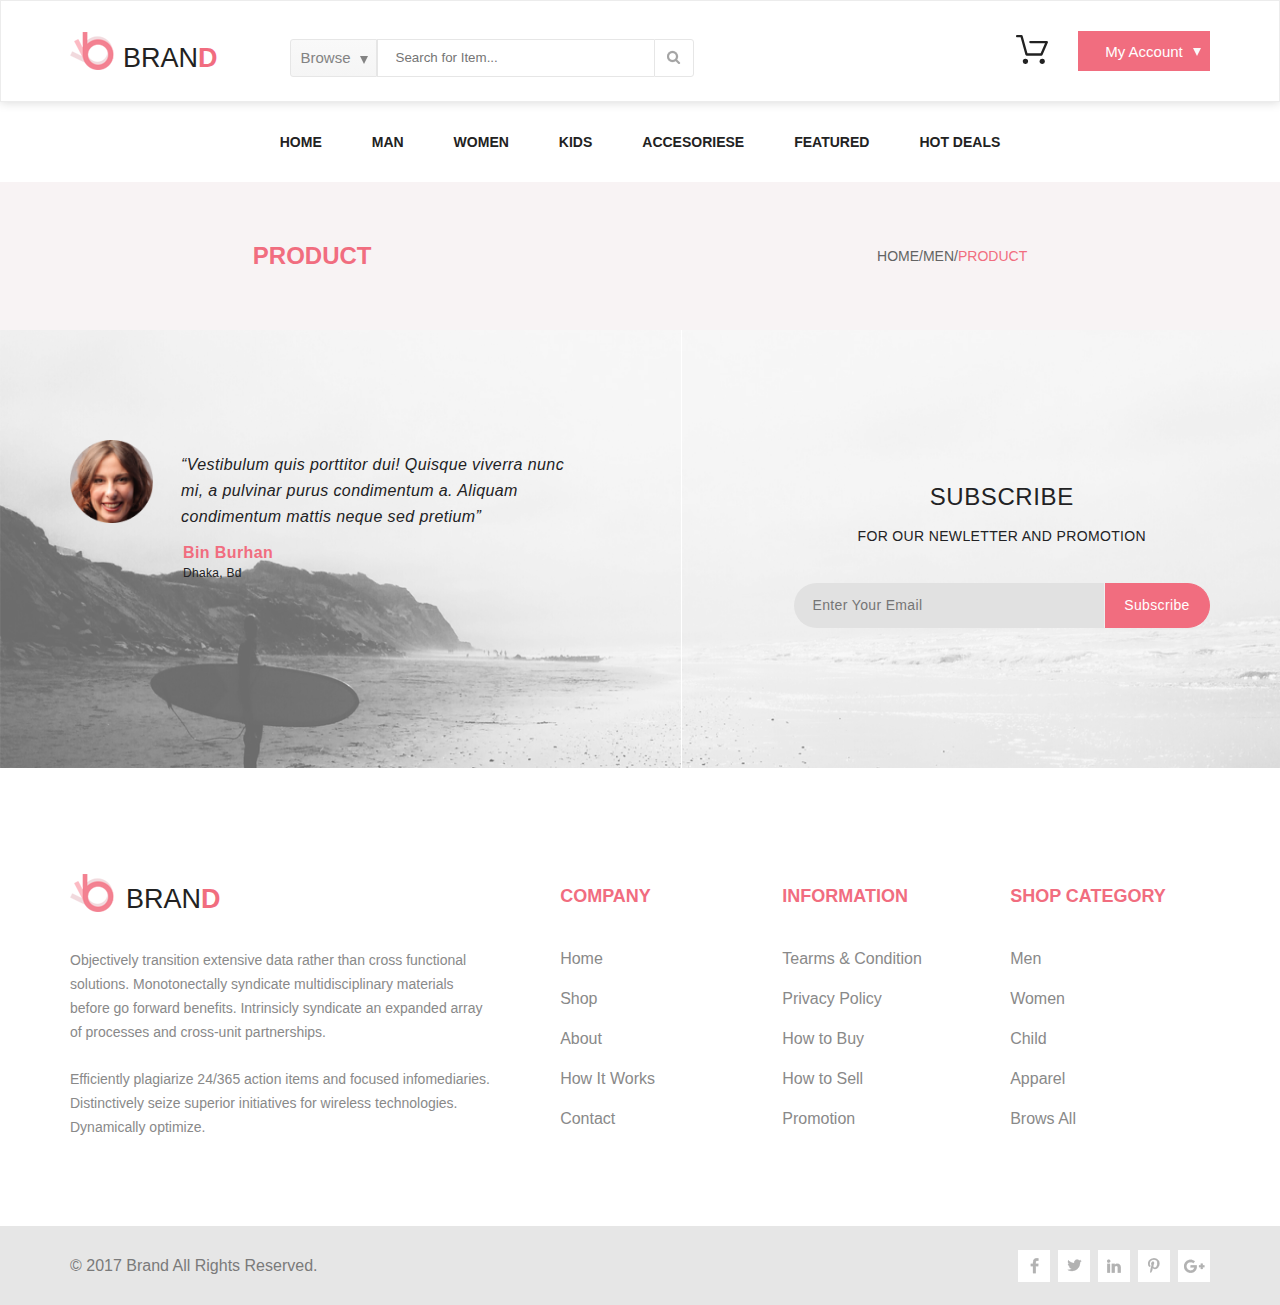
==== product.html @ c31dc962 "Add files via upload" ====
<!DOCTYPE html>
<html lang="en">
<head>
    <meta charset="UTF-8">
    <title>Product</title>
    <link rel="stylesheet" href="style.css">
    <link rel="stylesheet" href="//maxcdn.bootstrapcdn.com/font-awesome/4.3.0/css/font-awesome.min.css">
</head>
<body>
<header class="header">
    <div class="container header-flex">
        <div class="header-left">
            <a class="logo" href="index.html"><img src="images/logo.svg" alt="logo">
                <p class="bran">BRAN</p>
                <span class="d">D</span>
            </a>
            <nav class="header-form" action="#">
                <a class="browse-menu my-acc-1" href="#">Browse</a>
                <div class="menu-link-box-list menu-position">
                    <h3>women</h3>
                    <ul class="browse-list-1">
                        <li><a href="product.html" class="menu-list-link">Dresses</a></li>
                        <li><a href="product.html" class="menu-list-link">Tops</a></li>
                        <li><a href="product.html" class="menu-list-link">Sweaters/Knits</a></li>
                        <li><a href="product.html" class="menu-list-link">Jackets/Coats</a></li>
                        <li><a href="product.html" class="menu-list-link">Blazers</a></li>
                        <li><a href="product.html" class="menu-list-link">Denim</a></li>
                        <li><a href="product.html" class="menu-list-link">Leggings/Pants</a></li>
                        <li><a href="product.html" class="menu-list-link">Skirts/Shorts</a></li>
                        <li><a href="product.html" class="menu-list-link">Accessories</a></li>
                    </ul>
                    <h3 class="second_heading">men</h3>
                    <ul class="browse-list-1">
                        <li><a href="product.html" class="menu-list-link">Tees/Tank tops</a></li>
                        <li><a href="product.html" class="menu-list-link">Shirts/Polos</a></li>
                        <li><a href="product.html" class="menu-list-link">Sweaters</a></li>
                        <li><a href="product.html" class="menu-list-link">Sweatshirts/Hoodies</a></li>
                        <li><a href="product.html" class="menu-list-link">Blazers</a></li>
                        <li><a href="product.html" class="menu-list-link">Jackets/vests</a></li>
                    </ul>
                </div>
                <input class="form-search" type="search" placeholder="Search for Item..." aria-label="Search">
                <button type="submit">
                    <img class="search-logo" src="images/search.png" alt="icon">
                </button>
            </nav>
        </div>
        <div class="header-right">
            <div class="shoping-cart">
                <img src="images/Forma_1.svg" alt="card">
                <div class="shoping-cart-list">
                    <div class="cart-product">
                        <div class="product-image">
                            <img src="images/product-image-1.png" alt="image">
                        </div>
                        <div class="product-info">
                            <div class="product-name">rebox zane</div>
                            <div class="star-rating">
                                <div class="star-rating__wrap">
                                    <input class="star-rating__input" id="star-rating-5" type="radio" name="rating" value="5">
                                    <label class="star-rating__ico fa fa-star-o fa-lg" for="star-rating-5" title="5 out of 5 stars"></label>
                                    <input class="star-rating__input" id="star-rating-4" type="radio" name="rating" value="4">
                                    <label class="star-rating__ico fa fa-star-o fa-lg" for="star-rating-4" title="4 out of 5 stars"></label>
                                    <input class="star-rating__input" id="star-rating-3" type="radio" name="rating" value="3">
                                    <label class="star-rating__ico fa fa-star-o fa-lg" for="star-rating-3" title="3 out of 5 stars"></label>
                                    <input class="star-rating__input" id="star-rating-2" type="radio" name="rating" value="2">
                                    <label class="star-rating__ico fa fa-star-o fa-lg" for="star-rating-2" title="2 out of 5 stars"></label>
                                    <input class="star-rating__input" id="star-rating-1" type="radio" name="rating" value="1">
                                    <label class="star-rating__ico fa fa-star-o fa-lg" for="star-rating-1" title="1 out of 5 stars"></label>
                                </div>
                            </div>
                            <div class="product-prise">1 x $250</div>
                        </div>
                        <div class="close-button">
                            <a href="#">
                                <img src="images/close-button.png" alt="icon">
                            </a>
                        </div>
                    </div>
                    <div class="product-info-line"></div>
                    <div class="cart-product">
                        <div class="product-image">
                            <img src="images/product-image-2.png" alt="image">
                        </div>
                        <div class="product-info">
                            <div class="product-name">rebox zane</div>
                            <div class="star-rating">
                                <div class="star-rating__wrap">
                                    <input class="star-rating__input" id="star-rating-5" type="radio" name="rating" value="5">
                                    <label class="star-rating__ico fa fa-star-o fa-lg" for="star-rating-5" title="5 out of 5 stars"></label>
                                    <input class="star-rating__input" id="star-rating-4" type="radio" name="rating" value="4">
                                    <label class="star-rating__ico fa fa-star-o fa-lg" for="star-rating-4" title="4 out of 5 stars"></label>
                                    <input class="star-rating__input" id="star-rating-3" type="radio" name="rating" value="3">
                                    <label class="star-rating__ico fa fa-star-o fa-lg" for="star-rating-3" title="3 out of 5 stars"></label>
                                    <input class="star-rating__input" id="star-rating-2" type="radio" name="rating" value="2">
                                    <label class="star-rating__ico fa fa-star-o fa-lg" for="star-rating-2" title="2 out of 5 stars"></label>
                                    <input class="star-rating__input" id="star-rating-1" type="radio" name="rating" value="1">
                                    <label class="star-rating__ico fa fa-star-o fa-lg" for="star-rating-1" title="1 out of 5 stars"></label>
                                </div>
                            </div>
                            <div class="product-prise">1 x $250</div>
                        </div>
                        <div class="close-button">
                            <a href="#">
                                <img src="images/close-button.png" alt="icon">
                            </a>
                        </div>
                    </div>
                    <div class="product-info-line"></div>
                    <div class="total">
                        <div class="total-text">total</div>
                        <div class="total-sum">$500.00</div>
                    </div>
                    <button class="add-to-cart-1">
                        <a class="add-button" href="#">
                            <p class="submitButton">checkout</p>
                        </a>
                    </button>
                    <button class="add-to-cart-1 grey">
                        <a class="add-button" href="shopping-cart.html">
                            <p class="submitButton grey-1">go to cart</p>
                        </a>
                    </button>
                </div>

            </div>
            <a class="button-site my-acc" href="сheckout.html">My Account</a>
        </div>
    </div>
</header>
<nav class="navigation">
    <div class="container">
        <ul class="menu">
            <li><a class="menu-link" href="#">Home</a>
                <div class="menu-link-box">
                    <div class="menu-img-box">
                        <div class="menu-box-list-unit-img">
                            <a class="ssale-link" href="#">
                                <div class="menu-box-unittxt"></div>
                            </a>
                            <img src="images/ssale.jpg" alt="super sale pic">
                        </div>
                    </div>
                    <div class="menu-link-box-list">
                        <h3>woman</h3>
                        <ul>
                            <li><a href="product.html" class="menu-list-link">Dresses</a></li>
                            <li><a href="product.html" class="menu-list-link">Tops</a></li>
                            <li><a href="product.html" class="menu-list-link">Sweaters/Knits</a></li>
                            <li><a href="product.html" class="menu-list-link">Jackets/Coats</a></li>
                            <li><a href="product.html" class="menu-list-link">Blazers</a></li>
                            <li><a href="product.html" class="menu-list-link">Denim</a></li>
                            <li><a href="product.html" class="menu-list-link">Leggings/Pants</a></li>
                            <li><a href="product.html" class="menu-list-link">Skirts/Shorts</a></li>
                            <li><a href="product.html" class="menu-list-link">Accessories</a></li>
                        </ul>
                    </div>
                    <div class="menu-link-box-list">
                        <h3>man</h3>
                        <ul>
                            <li><a href="product.html" class="menu-list-link">Dresses</a></li>
                            <li><a href="product.html" class="menu-list-link">Tops</a></li>
                            <li><a href="product.html" class="menu-list-link">Sweaters/Knits</a></li>
                            <li><a href="product.html" class="menu-list-link">Jackets/Coats</a></li>

                        </ul>
                        <div class="menu-box-list-unit">
                            <h3>kids</h3>
                            <ul>
                                <li><a href="product.html" class="menu-list-link">Dresses</a></li>
                                <li><a href="product.html" class="menu-list-link">Tops</a></li>
                                <li><a href="product.html" class="menu-list-link">Sweaters/Knits</a></li>
                            </ul>
                        </div>
                    </div>
                    <div class="menu-link-box-list">
                        <h3>sale</h3>
                        <ul>
                            <li><a href="product.html" class="menu-list-link">Dresses</a></li>
                            <li><a href="product.html" class="menu-list-link">Tops</a></li>
                            <li><a href="product.html" class="menu-list-link">Sweaters/Knits</a></li>
                            <li><a href="product.html" class="menu-list-link">Jackets/Coats</a></li>
                        </ul>
                        <div class="pic-box"></div>


                    </div>
                </div></li>
            <li><a class="menu-link" href="#">Man</a>
                <div class="menu-link-box">
                    <div class="menu-img-box">
                        <div class="menu-box-list-unit-img">
                            <a class="ssale-link" href="#"><div class="menu-box-unittxt">
                            </div></a>
                            <img src="images/ssale.jpg" alt="super sale pic">

                        </div>
                    </div>
                    <div class="menu-link-box-list">
                        <h3>man</h3>
                        <ul>
                            <li><a href="product.html" class="menu-list-link">Dresses</a></li>
                            <li><a href="product.html" class="menu-list-link">Tops</a></li>
                            <li><a href="product.html" class="menu-list-link">Sweaters/Knits</a></li>
                            <li><a href="product.html" class="menu-list-link">Jackets/Coats</a></li>
                            <li><a href="product.html" class="menu-list-link">Blazers</a></li>
                            <li><a href="product.html" class="menu-list-link">Denim</a></li>
                            <li><a href="product.html" class="menu-list-link">Leggings/Pants</a></li>
                            <li><a href="product.html" class="menu-list-link">Skirts/Shorts</a></li>
                            <li><a href="product.html" class="menu-list-link">Accessories</a></li>
                        </ul>
                    </div>
                    <div class="menu-link-box-list">
                        <h3>sale</h3>
                        <ul>
                            <li><a href="product.html" class="menu-list-link">Dresses</a></li>
                            <li><a href="product.html" class="menu-list-link">Tops</a></li>
                            <li><a href="product.html" class="menu-list-link">Sweaters/Knits</a></li>
                            <li><a href="product.html" class="menu-list-link">Jackets/Coats</a></li>
                        </ul>
                        <div class="pic-box"></div>


                    </div>
                </div></li>
            <li><a class="menu-link" href="#">Women</a>
                <div class="menu-link-box">
                    <div class="menu-img-box">
                        <div class="menu-box-list-unit-img">
                            <a class="ssale-link" href="#"><div class="menu-box-unittxt">
                            </div></a>
                            <img src="images/ssale.jpg" alt="super sale pic">

                        </div>
                    </div>
                    <div class="menu-link-box-list">
                        <h3>woman</h3>
                        <ul>
                            <li><a href="product.html" class="menu-list-link">Dresses</a></li>
                            <li><a href="product.html" class="menu-list-link">Tops</a></li>
                            <li><a href="product.html" class="menu-list-link">Sweaters/Knits</a></li>
                            <li><a href="product.html" class="menu-list-link">Jackets/Coats</a></li>
                            <li><a href="product.html" class="menu-list-link">Blazers</a></li>
                            <li><a href="product.html" class="menu-list-link">Denim</a></li>
                            <li><a href="product.html" class="menu-list-link">Leggings/Pants</a></li>
                            <li><a href="product.html" class="menu-list-link">Skirts/Shorts</a></li>
                            <li><a href="product.html" class="menu-list-link">Accessories</a></li>
                        </ul>
                    </div>
                    <div class="menu-link-box-list">
                        <h3>sale</h3>
                        <ul>
                            <li><a href="product.html" class="menu-list-link">Dresses</a></li>
                            <li><a href="product.html" class="menu-list-link">Tops</a></li>
                            <li><a href="product.html" class="menu-list-link">Sweaters/Knits</a></li>
                            <li><a href="product.html" class="menu-list-link">Jackets/Coats</a></li>
                        </ul>
                        <div class="pic-box"></div>


                    </div>
                </div></li>
            <li><a class="menu-link" href="#">Kids</a>
                <div class="menu-link-box">
                    <div class="menu-img-box">
                        <div class="menu-box-list-unit-img">
                            <a class="ssale-link" href="#"><div class="menu-box-unittxt">
                            </div></a>
                            <img src="images/ssale.jpg" alt="super sale pic">

                        </div>
                    </div>
                    <div class="menu-link-box-list">
                        <h3>Kids</h3>
                        <ul>
                            <li><a href="product.html" class="menu-list-link">Dresses</a></li>
                            <li><a href="product.html" class="menu-list-link">Tops</a></li>
                            <li><a href="product.html" class="menu-list-link">Sweaters/Knits</a></li>
                            <li><a href="product.html" class="menu-list-link">Jackets/Coats</a></li>
                            <li><a href="product.html" class="menu-list-link">Blazers</a></li>
                        </ul>
                    </div>
                    <div class="menu-link-box-list">
                        <h3>boys</h3>
                        <ul>
                            <li><a href="product.html" class="menu-list-link">Dresses</a></li>
                            <li><a href="product.html" class="menu-list-link">Tops</a></li>

                        </ul>
                        <div class="menu-box-list-unit">
                            <h3>girls</h3>
                            <ul>
                                <li><a href="product.html" class="menu-list-link">Dresses</a></li>
                                <li><a href="product.html" class="menu-list-link">Tops</a></li>
                                <li><a href="product.html" class="menu-list-link">Sweaters/Knits</a></li>
                            </ul>
                        </div>
                    </div>
                    <div class="menu-link-box-list">
                        <h3>kids sale</h3>
                        <ul>
                            <li><a href="product.html" class="menu-list-link">Dresses</a></li>
                            <li><a href="product.html" class="menu-list-link">Tops</a></li>
                            <li><a href="product.html" class="menu-list-link">Sweaters/Knits</a></li>
                            <li><a href="product.html" class="menu-list-link">Jackets/Coats</a></li>
                        </ul>
                        <div class="pic-box"></div>
                    </div>
                </div></li>
            <li><a class="menu-link" href="#">Accesoriese</a>
                <div class="menu-link-box">
                    <div class="menu-img-box">
                        <div class="menu-box-list-unit-img">
                            <a class="ssale-link" href="#"><div class="menu-box-unittxt">
                            </div></a>
                            <img src="images/ssale.jpg" alt="super sale pic">

                        </div>
                    </div>
                    <div class="menu-link-box-list">
                        <h3>man Accesoriese</h3>
                        <ul>
                            <li><a href="product.html" class="menu-list-link">Dresses</a></li>
                            <li><a href="product.html" class="menu-list-link">Tops</a></li>
                        </ul>
                    </div>
                    <div class="menu-link-box-list">
                        <h3>woman Accesoriese</h3>
                        <ul>
                            <li><a href="product.html" class="menu-list-link">Dresses</a></li>

                        </ul>
                        <div class="menu-box-list-unit">
                            <h3>kids Accesoriese</h3>
                            <ul>
                                <li><a href="product.html" class="menu-list-link">Dresses</a></li>
                            </ul>
                        </div>
                    </div>
                    <div class="menu-link-box-list">
                        <h3>sale Accesoriese</h3>
                        <ul>
                            <li><a href="product.html" class="menu-list-link">Dresses</a></li>
                        </ul>
                        <div class="pic-box"></div>


                    </div>
                </div></li>
            <li class="last"><a class="menu-link" href="#">Featured</a>
                <div class="menu-link-box">
                    <div class="menu-img-box">
                        <div class="menu-box-list-unit-img">
                            <a class="ssale-link" href="#"><div class="menu-box-unittxt">
                            </div></a>
                            <img src="images/ssale.jpg" alt="super sale pic">

                        </div>
                    </div>
                    <div class="menu-link-box-list">
                        <h3>man</h3>
                        <ul>
                            <li><a href="product.html" class="menu-list-link">Dresses</a></li>
                            <li><a href="product.html" class="menu-list-link">Tops</a></li>
                            <li><a href="product.html" class="menu-list-link">Sweaters/Knits</a></li>
                            <li><a href="product.html" class="menu-list-link">Jackets/Coats</a></li>
                            <li><a href="product.html" class="menu-list-link">Blazers</a></li>
                            <li><a href="product.html" class="menu-list-link">Denim</a></li>
                            <li><a href="product.html" class="menu-list-link">Leggings/Pants</a></li>
                            <li><a href="product.html" class="menu-list-link">Skirts/Shorts</a></li>
                            <li><a href="product.html" class="menu-list-link">Accessories</a></li>
                        </ul>
                    </div>
                    <div class="menu-link-box-list">
                        <h3>man</h3>
                        <ul>
                            <li><a href="product.html" class="menu-list-link">Dresses</a></li>
                            <li><a href="product.html" class="menu-list-link">Tops</a></li>
                            <li><a href="product.html" class="menu-list-link">Sweaters/Knits</a></li>
                            <li><a href="product.html" class="menu-list-link">Jackets/Coats</a></li>

                        </ul>
                        <div class="menu-box-list-unit">
                            <h3>man</h3>
                            <ul>
                                <li><a href="product.html" class="menu-list-link">Dresses</a></li>
                                <li><a href="product.html" class="menu-list-link">Tops</a></li>
                                <li><a href="product.html" class="menu-list-link">Sweaters/Knits</a></li>
                            </ul>
                        </div>
                    </div>
                    <div class="menu-link-box-list">
                        <h3>man</h3>
                        <ul>
                            <li><a href="product.html" class="menu-list-link">Dresses</a></li>
                            <li><a href="product.html" class="menu-list-link">Tops</a></li>
                            <li><a href="product.html" class="menu-list-link">Sweaters/Knits</a></li>
                            <li><a href="product.html" class="menu-list-link">Jackets/Coats</a></li>
                        </ul>
                        <div class="pic-box"></div>


                    </div>
                </div></li>
            <li class="last"><a class="menu-link" href="#">Hot Deals </a>
                <div class="menu-link-box">
                    <div class="menu-img-box">
                        <div class="menu-box-list-unit-img">
                            <a class="ssale-link" href="#"><div class="menu-box-unittxt">
                            </div></a>
                            <img src="images/ssale.jpg" alt="super sale pic">

                        </div>
                    </div>
                    <div class="menu-link-box-list">
                        <h3>man sale</h3>
                        <ul>
                            <li><a href="product.html" class="menu-list-link">Dresses</a></li>
                            <li><a href="product.html" class="menu-list-link">Tops</a></li>
                            <li><a href="product.html" class="menu-list-link">Sweaters/Knits</a></li>
                            <li><a href="product.html" class="menu-list-link">Jackets/Coats</a></li>
                            <li><a href="product.html" class="menu-list-link">Blazers</a></li>
                            <li><a href="product.html" class="menu-list-link">Denim</a></li>
                            <li><a href="product.html" class="menu-list-link">Leggings/Pants</a></li>
                            <li><a href="product.html" class="menu-list-link">Skirts/Shorts</a></li>
                            <li><a href="product.html" class="menu-list-link">Accessories</a></li>
                        </ul>
                    </div>
                    <div class="menu-link-box-list">
                        <h3>woman sale</h3>
                        <ul>
                            <li><a href="product.html" class="menu-list-link">Dresses</a></li>
                            <li><a href="product.html" class="menu-list-link">Tops</a></li>
                            <li><a href="product.html" class="menu-list-link">Sweaters/Knits</a></li>
                            <li><a href="product.html" class="menu-list-link">Jackets/Coats</a></li>

                        </ul>
                        <div class="menu-box-list-unit">
                            <h3>kids sale</h3>
                            <ul>
                                <li><a href="product.html" class="menu-list-link">Dresses</a></li>
                                <li><a href="product.html" class="menu-list-link">Tops</a></li>
                                <li><a href="product.html" class="menu-list-link">Sweaters/Knits</a></li>
                            </ul>
                        </div>
                    </div>
                    <div class="menu-link-box-list">
                        <h3>Accesoriese sale</h3>
                        <ul>
                            <li><a href="product.html" class="menu-list-link">Dresses</a></li>
                            <li><a href="product.html" class="menu-list-link">Tops</a></li>
                            <li><a href="product.html" class="menu-list-link">Sweaters/Knits</a></li>
                            <li><a href="product.html" class="menu-list-link">Jackets/Coats</a></li>
                        </ul>
                        <div class="pic-box"></div>


                    </div>
                </div></li>
        </ul>
    </div>
</nav>
<section class="mainView">
    <div class="heading">
        <div class="section-name">Product</div>
        <nav class="breadcrumbs">
            <a href="index.html">
                <div class="category-name bread-crumbs">Home</div>
            </a>
            <div class="delimiter bread-crumbs"> / </div>
            <a href="product.html">
                <div class="category-name bread-crumbs">Men</div>
            </a>
            <div class="delimiter bread-crumbs"> / </div>
            <a href="#">
                <div class="active-category-name bread-crumbs-pink">Product</div>
            </a>
        </nav>
    </div>
</section>
<div class="comunity">
    <img src="images/footerbackground.jpg" alt="com background" style="opacity:0.6;filter:alpha(opacity=60)" width="100%">
    <div class="comunity-conteiner">
        <div class="com-left">
            <img src="images/facepic.png" alt="face">
            <div class="com-lefttxt">
                <p>“Vestibulum quis porttitor dui! Quisque viverra nunc mi,
                    a pulvinar purus condimentum a. Aliquam condimentum mattis neque sed pretium”</p>
            </div>
            <div class="com-lefttxts">
                <p><b>Bin Burhan</b>
                    <br>Dhaka, Bd</p>
            </div>
        </div>
        <div class="com-center"></div>
        <div class="com-right">
            <div class="com-righttxt">
                <p>Subscribe</p>
                <span>FOR OUR NEWLETTER AND PROMOTION</span>
            </div>
            <div class="com-rightform">
                <input class="form-email" type="email" placeholder="Enter Your Email" aria-label="email">
                <button type="submit">Subscribe</button>
            </div>
        </div>
    </div>
</div>
<div class="container-footerwrap">
    <div class="container-foote">
        <section class="footer-logotext">
            <div class="footer-logo">
                <a href="#"><img src="images/logo.svg" alt="logo"></a>
                <p>bran<span>d</span></p>
            </div>
            <div class="footer-objec">
                <p>Objectively transition extensive data rather than cross functional
                    solutions. Monotonectally syndicate multidisciplinary materials
                    before go forward benefits. Intrinsicly syndicate an expanded array
                    of processes and cross-unit partnerships.</p>
                <p class="footer-objec2">Efficiently plagiarize 24/365 action items and focused infomediaries.
                    Distinctively seize superior initiatives for wireless technologies.
                    Dynamically optimize.</p>
            </div>
        </section>
        <nav class="futer-naverap">
            <div class="footer-company">
                <h3>company</h3>
                <ul>
                    <li><a href="#">Home</a></li>
                    <li><a href="#">Shop</a></li>
                    <li><a href="#">About</a></li>
                    <li><a href="#">How It Works</a></li>
                    <li><a href="#">Contact</a></li>
                </ul>
            </div>
            <div class="footer-information">
                <h3>information</h3>
                <ul>
                    <li><a href="#">Tearms &amp; Condition</a></li>
                    <li><a href="#">Privacy Policy</a></li>
                    <li><a href="#">How to Buy</a></li>
                    <li><a href="#">How to Sell</a></li>
                    <li><a href="#">Promotion</a></li>
                </ul>
            </div>
            <div class="footer-shop">
                <h3>shop category</h3>
                <ul>
                    <li><a href="#">Men</a></li>
                    <li><a href="#">Women</a></li>
                    <li><a href="#">Child</a></li>
                    <li><a href="#">Apparel</a></li>
                    <li><a href="#">Brows All</a></li>
                </ul>
            </div>
        </nav>
    </div>
</div>
<footer class="footer">
    <div class="footer-copy">
        <div class="copy rightsSocialNetworks">
            <p>© 2017 Brand All Rights Reserved.</p>
            <div class="socialNetworks">
                <a href="http://facebook.com/" class="socialNetworks_cart"><img src="images/smm_1.png" alt="picture"></a>
                <a href="https://www.twitter.com/" class="socialNetworks_cart"><img src="images/smm_2.png" alt="picture"></a>
                <a href="http://www.linkedin.com/" class="socialNetworks_cart"><img src="images/smm_3.png" alt="picture"></a>
                <a href="https://www.pinterest.ru/" class="socialNetworks_cart"><img src="images/smm_4.png" alt="picture"></a>
                <a href="https://plus.google.com" class="socialNetworks_cart"><img src="images/smm_5.png" alt="picture"></a>
            </div>
        </div>
    </div>
</footer>
</body>
</html>
---- style.css ----
* {
    margin: 0;
    padding: 0;
}

body {
    font-family: 'Lato', sans-serif;
}

.container {
    width: 1140px;
    margin: 0 auto;
}

.header {
    height: 100px;
    box-shadow: 0 0 10px rgba(0, 0, 0, 0.17);
    border: 1px solid #ececec;
    background-color: #ffffff;
}

.header-flex {
    display: flex;
    justify-content: space-between;
    height: 100%;
}

.header-left {
    display: flex;
    align-items: center;
}

.header-right {
    display: flex;
    align-items: center;
}

.logo {
    display: flex;
    align-items: center;
}

.header-form {
    display: flex;
    position: relative;
}

.button-site {
    background-color: #f16d7f;
    border: 1px solid transparent;
    margin-left: 20px;
}

.button-site-1 {
    width: 87px;
    height: 38px;
    border-radius: 3px 0 0 3px;
    border: 1px solid #f16d7f;
    background-color: #f16d7f;
}

.button-site:hover {
    background-color: #fff;
    color: #f16d7f;
    border: 1px solid #f16d7f;
}



.my-acc {
    color: #ffffff;
    position: relative;
    text-align: center;
    width: 130px;
    height: 38px;
    font-size: 15px;
    font-weight: 400;
    text-decoration: none;
}

.my-acc-1 {
    color: #838383;
    position: relative;
    text-align: center;
    font-size: 15px;
    font-weight: 400;
    text-decoration: none;
}

.my-acc:before {
    content: "";
    display: block;
    position: absolute;
    top: 16px;
    right: 8px;
    width: 0;
    height: 0;
    border-style: solid;
    border-width: 8px 4px 0 4px;
    border-color: #fafafa transparent transparent transparent;
}

..my-acc-1:before {
    content: "";
    display: block;
    position: absolute;
    top: 16px;
    right: 8px;
    width: 0;
    height: 0;
    border-style: solid;
    border-width: 8px 4px 0 4px;
    border-color: #838383 transparent transparent transparent;
}

.browse-menu:hover .my-acc-1:before {
    border-color: #f16d7f transparent transparent transparent;
}

.button-site:hover .my-acc:before {
    border-color: #f16d7f transparent transparent transparent;
}
.menu {
    display: flex;
    list-style-type: none;
    justify-content: center;
}

.menu-link {
    text-decoration: none;
    display: block;
    padding: 20px 25px;
    color: #222222;
    font-size: 14px;
    font-weight: 700;
    text-transform: uppercase;
}

.banner {
    height: 613px;
    background-color: #e8e8e8;
}

.banner-block {
    height: 100%;
    background: url(images/big-banner.png) 0 -51px;
}

.the-brand {
    color: #222222;
    font-size: 60px;
    font-weight: 700;
    text-transform: uppercase;
    line-height: 45px;
    margin-bottom: 20px;
}

.text-fashion {
    color: #222222;
    font-size: 40px;
    font-weight: 700;
    text-transform: uppercase;
    line-height: 31px;

}

.banner-text {
    margin-top: 224px;
    border-left: 12px solid #f16d7f;
    float: left;
    padding-left: 12px;
}

.span-fashion {
    color: #f16d7f;
}

.item {
    position: relative;
    width: 263px;
    margin-bottom: 40px;
}

.item:hover .box-add {
    display: flex;
}

.item:hover {
    box-shadow: 0 5px 8px rgba(0, 0, 0, 0.16);
}

.product-img {
    width: 100%;
}

.item:hover .product-img {
    filter: brightness(50%);
}

.product {
    width: 263px;
    display: block;
    text-decoration: none;
}

.box-product {
    margin-top: 60px;
    display: flex;
    flex-wrap: wrap;
    justify-content: space-between;
}

.product-text-box {
    padding: 20px 15px;
}

.product-text {
    color: #6f6e6e;
    font-size: 14px;
    font-weight: 400;
    text-transform: uppercase;
}

.product-price {
    color: #f16d7f;
    font-size: 16px;
    font-weight: 700;
    text-transform: uppercase;
    margin-bottom: 0px;
}

.box-add {
    position: absolute;
    top: 98px;
    display: none;
    justify-content: center;
    width: 100%;
}

.add {
    border: 1px solid #ffffff;
    padding: 8px 12px;
    color: #ffffff;
    font-size: 13px;
    font-weight: 700;
    text-decoration: none;
    display: flex;
    align-items: center;
}

.button_pink {
    width: 537px;
    height: 55px;
    border: 1px solid #ef5b70;
    background-color: #ffffff;
}

.add:hover {
    border: 1px solid #f16d7f;
    color: #f16d7f;
}

.add-img {
    margin-right: 7px;
}

.add:hover .add-img {
    display: none;
}

.container-news {
    width: 1140px;
    margin: 0 auto;
}

.news-box {
    width: 100%;
    height: 823px;
    display: flex;
    justify-content: space-between;
    margin-top: 100px;
}

.cont-news-right, .cont-news-left {
    display: flex;
    flex-direction: column;
    width: 560px;
    justify-content: space-between;
}

.cont-news-right a, .cont-news-left a {
    display: block;
    position: relative;
    background-color: #dadad2;
}

.news-forman, .for-kids {
    width: 560px;
    height: 542px;
    transition: all .5s;
}

.woman, .accesories {
    width: 560px;
    height: 261px;
    transition: all .5s;
}

.accesories img {
    float: right;
}

.news-txt {
    position: absolute;
    padding: 16px 18px;
    top: 26px;
    z-index: 1;
    background-color: white;
    transition: background-color .5s;
}

.news-txt p {
    color: #222222;
    font-family: 'Lato', sans-serif;
    font-size: 18px;
    font-weight: 400;
    text-transform: uppercase;
}

.news-txt h3 {
    font-family: 'Lato', sans-serif;
    font-weight: 400;
    text-transform: uppercase;
    color: #f16d7f;
    font-size: 30px;
    letter-spacing: 0.75px;
    transition: color .5s;
}

.items-txt {
    display: flex;
    flex-direction: column;
    justify-content: center;
    align-items: center;
    margin-top: 100px;
    color: #222222;
    font-family: 'Lato', sans-serif;
    font-size: 30px;
    font-weight: 700;
    letter-spacing: 0.75px;
}

.items-txt p {
    color: #9f9f9f;
    font-family: 'Lato', sans-serif;
    font-size: 14px;
    font-weight: 400;
    letter-spacing: 0.35px;
    margin-top: 16px;
}

.bap {
    display: flex;
    justify-content: center;
    position: relative;
}

.baptxt {
    display: flex;
    margin-bottom: 113px;
}

.baptxt i {
    margin-left: 9px;
}

.baplink {
    background-color: #f16d7f;
    color: #ffffff;
    font-family: 'Lato', sans-serif;
    font-size: 16px;
    font-weight: 700;
    letter-spacing: 0.4px;
    align-items: center;
    flex-direction: row;
    text-decoration: none;
    display: flex;
    padding: 23px 18px;
    border: transparent 1px solid;
    width: 186px;
    height: 8px;
}

.baplink:hover {
    background-color: #fff;
    color: #f16d7f;
    border: 1px solid #f16d7f;
}

.white-arrow {
    width: 22px;
    height: 8px;
    color: #ffffff;
    font-size: 15px;
    font-weight: 400;
    font-style: normal;
    line-height: 54px;
    text-align: center;
    position: relative;
    left: -42px;
    top: 25px;
}

.bran {
    margin-left: 9px;
    margin-top: 13px;
    font-family: 'Lato', sans-serif;
    text-transform: uppercase;
    color: #222222;
    font-size: 27px;
    font-weight: 300;
    text-align: center;
}

.logo {
    text-decoration: none;
}

.d {
    margin-right: 37px;
    margin-top: 13px;
    font-family: 'Lato', sans-serif;
    color: #f16d7f;
    font-size: 27px;
    font-weight: 900;
    text-align: center;
}

.search-logo {
    padding: 10px;
}

.form-search {
    padding-left: 18px;
    margin-top: 13px;
    border-style: solid;
    border-width: 1px;
    border-right-width: 0;
    border-color: #e6e6e6;
    box-sizing: border-box;
    background-color: #ffffff;
    width: 277px;
    height: 38px;
}

.header-form button {
    margin-top: 13px;
    border-bottom-right-radius: 3px;
    border-top-right-radius: 3px;
    border-style: solid;
    border-width: 1px;
    border-color: #e6e6e6;
    box-sizing: border-box;
    background-color: #ffffff;
    width: 40px;
    height: 38px;
}

.browse-menu {
    margin-top: 13px;
    border-bottom-left-radius: 3px;
    border-top-left-radius: 3px;
    border-style: solid;
    border-width: 1px;
    border-color: #e6e6e6;
    box-sizing: border-box;
    background: linear-gradient(180deg, #f9f9f9 0%, #f5f5f5 100%);
    width: 87px;
    height: 38px;
    margin-left: 35px;
    display: flex;
    align-items: center;
    padding: 10px;
}

.browse-menu:before {
    content: "";
    display: block;
    position: absolute;
    top: 16px;
    right: 8px;
    width: 0;
    height: 0;
    border-style: solid;
    border-width: 8px 4px 0 4px;
    border-color: #838383 transparent transparent transparent;
}

.browse-menu li {
    display: flex;
    position: relative;
    margin-top: 9px;
    list-style: none;
}

.browse-menu a {
    font-family: 'Lato', sans-serif;
    color: #222222;
    font-size: 14px;
    font-weight: 300;
    line-height: normal;
    margin-left: 13px;
    text-decoration: none;
}

.bannerblack {
    height: 550px;
    margin-bottom: 97px;
}

.conteinerbb {
    display: flex;
    margin: 0 auto;
    background-color: #222224;
    width: 1140px;
    height: 529px;
}

.bb-left {
    display: flex;
    position: relative;
    flex-direction: column;
    justify-content: center;
}

.bbtxt {
    display: flex;
    position: absolute;
    flex-direction: column;
    padding-left: 39px;
    padding-bottom: 190px;
    width: 293px;
    height: 78px;
}

.bbtxt h1 {
    font-family: 'Lato', sans-serif;
    color: #ffffff;
    font-size: 54px;
    font-weight: 700;
}

.bbtxt span {
    font-family: 'Lato', sans-serif;
    color: #f16d7f;
    font-size: 53.62px;
    font-weight: 700;
    text-transform: uppercase;
}

.bbtxt p {
    font-family: 'Lato', sans-serif;
    color: #ffffff;
    font-size: 32.17px;
    font-weight: 700;
    text-transform: uppercase;
}

.bb-center {
    display: flex;
    flex-direction: column;
    justify-content: space-around;
    box-sizing: border-box;
    padding-left: 37px;
    padding-bottom: 70px;
    width: 105px;
    height: 100%;
}

.bb-right {
    display: flex;
    flex-direction: column;
    justify-content: space-evenly;
    box-sizing: border-box;
    padding-bottom: 12px;
    padding-top: 10px;
    width: 259px;
    height: 100%;
}

.bb-right h3 {
    font-family: 'Lato', sans-serif;
    color: #fbfbfb;
    font-size: 20px;
    font-weight: 700;
    line-height: 2;
}

.bb-right p {
    font-family: 'Lato', sans-serif;
    color: #fbfbfb;
    font-size: 14px;
    font-weight: 300;
    line-height: 24px;
}

.comunity {
    height: 438px;
    display: flex;
    justify-content: center;
    position: relative;
}

.comunity-conteiner {
    width: 1140px;
    height: 100%;
    display: flex;
    position: absolute;
    flex-direction: row;
    justify-content: space-between;
}

.com-left {
    width: 500px;
    display: flex;
    flex-direction: row;
    margin-top: 110px;
}

.com-left img {
    height: 83px;
}

.com-lefttxt {
    width: 386px;
    height: 68px;
    color: #222224;
    font-family: 'Lato', sans-serif;
    font-size: 16px;
    font-style: italic;
    line-height: 26px;
    letter-spacing: 0.4px;
    margin-left: 28px;
    padding-top: 12px;
}

.com-lefttxts {
    position: absolute;
    top: 210px;
    left: 113px;
    color: #222224;
    font-family: 'Lato', sans-serif;
    font-size: 12px;
    font-weight: 300;
    letter-spacing: 0.3px;
    line-height: 14px;
}

.com-lefttxts b {
    color: #f16d7f;
    font-size: 16px;
    font-weight: 700;
    font-family: 'Lato', sans-serif;
    letter-spacing: 0.4px;
    line-height: 26px;
}

.com-center {
    height: 100%;
    width: 1px;
    background-color: white;
}

.com-rightform input {
    width: 310px;
    height: 45px;
    border-top-left-radius: 23px;
    border-bottom-left-radius: 23px;
    background-color: #e1e1e1;
    border: transparent 1px solid;
    padding-left: 18px;
    color: #222224;
    font-family: 'Lato', sans-serif;
    font-size: 14px;
    font-weight: 400;
    line-height: 54px;
    letter-spacing: 0.35px;
    box-sizing: border-box;
    border-right-width: 0;
}

.com-rightform button {
    width: 105px;
    height: 45px;
    border-radius: 0 23px 23px 0;
    background-color: #f16d7f;
    color: #ffffff;
    font-family: 'Lato', sans-serif;
    font-size: 14px;
    font-weight: 400;
    line-height: 35px;
    letter-spacing: 0.35px;
    box-sizing: border-box;
    border: #f16d7f 1px solid;
    border-left-width: 0;
    margin-left: -3px;
}

.com-right {
    display: flex;
    flex-direction: column;
    justify-content: center;
    align-items: center;
}

.com-righttxt {
    display: flex;
    width: 370px;
    justify-content: center;
    flex-direction: row;
    align-content: center;
    flex-wrap: wrap;
    margin-bottom: 35px;
    color: #222224;
    font-family: 'Lato', sans-serif;
    font-weight: 400;
    font-size: 24px;
    letter-spacing: 0.6px;
    line-height: 54px;
    text-transform: uppercase;
}

.com-righttxt span {
    color: #222224;
    font-family: 'Lato', sans-serif;
    font-size: 14px;
    font-weight: 400;
    text-transform: uppercase;
    letter-spacing: 0.35px;
    line-height: 24px;
}

.com-rightform input:focus, button:focus {
    outline: none;
}

.com-rightform button:active {
    background-color: white;
    color: #f16d7f;
}

.container-footerwrap {
    width: 100%;
    height: 458px;
}

.container-foote {
    display: flex;
    justify-content: space-between;
    align-items: center;
    margin: 0 auto;
    width: 1140px;
    height: 100%;
}

.footer-logotext {
    display: flex;
    flex-direction: column;
    justify-content: space-between;
    width: 427px;
    margin-top: 18px;
}

.futer-naverap {
    margin-top: 23px;
    display: flex;
    justify-content: space-around;
    width: 700px;
}

.footer-logo {
    display: flex;
    width: 100%;
    height: 51px;
}

.footer-logotext p {
    margin-left: 12px;
    margin-top: 10px;
    font-family: 'Lato', sans-serif;
    text-transform: uppercase;
    color: #222222;
    font-size: 27px;
    font-weight: 300;
    text-align: center;
}

.footer-logotext span {
    margin-right: 37px;
    margin-top: 13px;
    font-family: 'Lato', sans-serif;
    color: #f16d7f;
    font-size: 27px;
    font-weight: 900;
    text-align: center;
}

.footer-objec p {
    font-family: 'Lato', sans-serif;
    color: #898989;
    font-size: 14px;
    font-weight: 300;
    line-height: 24px;
    text-align: left;
    text-transform: none;
    padding-top: 13px;
    margin-left: 0;
}

.futer-naverap {
    margin-top: 23px;
    display: flex;
    justify-content: space-around;
    width: 700px;
}

.footer-company {
    margin-left: 6px;
}

.footer-information {
    margin-left: 39px;
}

.container-foote h3 {
    font-family: 'Lato', sans-serif;
    color: #f16d7f;
    font-size: 18px;
    font-weight: 700;
    line-height: 85px;
    text-transform: uppercase;
}

.container-foote ul {
    padding-bottom: 25px;
}

.container-foote li, a {
    list-style: none;
    font-family: 'Lato', sans-serif;
    color: #898989;
    font-size: 16px;
    font-weight: 400;
    line-height: 40px;
    text-decoration: none;
}

.container-foote a:hover {
    color: #f16d7f;
}

.footer {
    background-color: #e6e6e6;
    width: 100%;
    height: 79px;
}

.footer-copy {
    justify-content: space-between;
    align-items: center;
    margin: 0 auto;
    width: 1140px;
    height: 100%;
}

.footer-soc {
    display: flex;
    justify-content: space-between;
    width: 191px;
}

.footer-soc i {
    color: #ffffff;
    font-size: 32px;
}

.copy p {
    font-family: 'Lato', sans-serif;
    color: #7a7a7a;
    font-size: 16px;
    font-weight: 400;
}

.footer-soc a:hover i {
    color: #f16d7f;
}

.menu li {
    position: relative;
    list-style-type: none;
}

.menu-link-box {
    display: none;
    position: absolute;
    background-color: white;
    border: 1px solid #e8e8e8;
    border-radius: 5px;
    top: 70px;
    padding: 20px;
}

.menu-link-box-list {
    background-color: #ffffff;
    margin-right: 40px;
}

.menu-link-box-list:last-of-type {
    margin-right: 0;
}

.menu-link-box-list h3 {
    border-bottom: 1px solid #e8e8e8;
    text-transform: uppercase;
    color: #232323;
    font-size: 14px;
    font-weight: 400;
    padding-bottom: 8px;
    margin-bottom: 8px;
    letter-spacing: 0.35px;
    width: 235px;
}

.menu-link-box-list ul {
    width: 100%;
}

.menu-link-box-list a {
    color: #646464;
    font-size: 14px;
    font-weight: 400;
    line-height: 28px;
    letter-spacing: 0.35px;
}

.menu-link-box-list a:hover {
    color: #f16d7f;
}

.menu-box-list-unit {
    margin-top: 22px;
}

.menu-box-list-unit-img {
    position: relative;
    margin-top: 15px;
    margin-left: -20px;
}

.menu-box-unittxt {
    position: absolute;
    right: 10px;
    bottom: 10px;
    color: #ffffff;
    font-size: 22px;
    font-weight: 400;
    line-height: 28px;
    text-transform: uppercase;
    letter-spacing: 0.55px;

}

.menu-img-box {
    position: absolute;
    right: 20px;
    bottom: 20px;
}

.pic-box {
    height: 128px;
}

.ssale-link {
    position: absolute;
    height: 100%;
    width: 100%;
    transition: all .5s;
}

.menu-link-box:before {
    content: "";
    display: block;
    position: absolute;
    width: 8px;
    height: 8px;
    background-color: #ffffff;
    transform: rotate(45deg);
    top: -5px;
    left: 40px;
    border-top: #e8e8e8 1px solid;
    border-left: #e8e8e8 1px solid;
}

.menu li:hover .menu-link-box {
    display: flex;
}

.menu-link:hover {
    color: #f16d7f;
}

.last:hover .menu-link-box {
    display: flex;
    right: 0;
}

.last:hover .menu-link-box:before {
    top: -5px;
    right: 55px;
    left: auto;
}

.last:hover .menu-box-unittxt p {
    animation: saleAnim .5s linear 0s infinite normal;
}

.menu li:hover .menu-box-unittxt p {
    animation: saleAnim .5s linear 0s infinite normal;
}
.my-acc, .baplink {
    transition: color .5s, background-color .5s;
}

.menu-position {
    position: absolute;
    top: 50px;
    left: 35px;
    border-radius: 5px;
    background-color: #ffffff;
    padding: 15px;
    border: 1px solid #e6e6e6;
    z-index: 1;
    display: none;
}

.second_heading {
    padding-top: 10px;
}

.header-form:hover .menu-position{
    display: block;
}

.browse-list-1 {
    list-style-type: none;
}

.menu-list-link {
    text-decoration: none;
}

.ssale-link:hover p {
    color: #f16d7f;
    transform: scale(1.25);
    transition: .5s;
}

@keyframes saleAnim {
    0% {
        color: white;
    }
    100% {
        color: #f16d7f;
        transform: scale(1.25);
    }
}

.ssale-link:hover {
    box-shadow: #f16d7f 0 0 15px;
    transition: .5s;
}

.ssale-link p {
    transition: all .5s;
}

.woman:hover {
    filter: brightness(0.5);
}

.for-kids:hover {
    filter: brightness(0.5);
}

.news-forman:hover {
    filter: brightness(0.5);
}

.accesories:hover {
    filter: brightness(0.5);
}

.heading {
    width: 100%;
    height: 148px;
    background-color: #f8f3f4;
    display: flex;
    justify-content: space-around;
    align-items: center;
}

.section-name {
    color: #f16d7f;
    font-size: 24px;
    font-weight: 700;
    line-height: 20px;
    text-align: center;
    text-transform: uppercase;
}

.breadcrumbs {
    display: flex;
}

.bread-crumbs {
    font-size: 14px;
    font-weight: 400;
    line-height: 20px;
    text-align: center;
    text-transform: uppercase;
    color: #636363;
}

.bread-crumbs-pink {
    font-size: 14px;
    font-weight: 400;
    line-height: 20px;
    text-align: center;
    text-transform: uppercase;
    color: #f16d7f;
}

.heading-footer {
    color: #4d4d4d;
    font-size: 24px;
    font-weight: 700;
    text-transform: uppercase;
}

.carousel {
    height: 777px;
    width: 100%;
    border: 1px solid #eaeaea;
    background-color: #f7f7f7;
    display: flex;
    align-items: center;
    justify-content: space-between;
}

.carousel-item {
    width: 47px;
    height: 47px;
    background-color: #e6e6e6;
}

.arrow-pic {
    padding: 18px;
}

.product-information-item {
    height: 730px;
    border: 1px solid #eaeaea;
    background-color: #ffffff;
    margin: 0 auto;
    z-index: 2;
    position: relative;
    margin-top: -80px;
    max-width: 85%;
}

.collection-header {
height: 10px;
color: #f16d7f;
font-size: 14px;
font-weight: 700;
line-height: 24px;
text-align: center;
text-transform: uppercase;
padding-top: 73px;
padding-bottom: 20px;
}

.line-item {
display: flex;
justify-content: center;
position: relative;
align-items: center;
}

.line-1 {
width: 147px;
height: 1px;
background-color: #eaeaea;
}

.line-2 {
width: 63px;
height: 3px;
background-color: #ef5b70;
position: absolute;
}

.product-information {
    text-align: center;
}

.product-header {
height: 14px;
color: #4d4d4d;
font-size: 18px;
font-weight: 400;
line-height: 24px;
text-align: center;
text-transform: uppercase;
    margin: 17px 0 67px 0;
}

.product-info-1 {
    width: 618px;
    color: #5e5e5e;
    font-size: 14px;
    font-weight: 300;
    line-height: 24px;
    text-align: center;
}

.product-info-2 {
    display: flex;
    width: 35%;
    justify-content: space-around;
    padding: 27px 0 37px 0;
}

.product-info-left {
    height: 10px;
    color: #b9b9b9;
    font-size: 14px;
    font-weight: 700;
    line-height: 24px;
    text-align: center;
    text-transform: uppercase;
}

.product-info-right {
    height: 10px;
    color: #b9b9b9;
    font-size: 14px;
    font-weight: 700;
    line-height: 24px;
    text-align: center;
    text-transform: uppercase;
}


.black-text {
    width: 158px;
    height: 10px;
    font-size: 14px;
    font-weight: 700;
    text-align: center;
    text-transform: uppercase;
    color: #2f2f2f;
}
.product-description {
    display: flex;
    flex-direction: column;
    align-items: center;
}

.price {
    height: 24px;
    color: #ef5b70;
    font-size: 24px;
    font-weight: 700;
    font-style: normal;
    letter-spacing: normal;
    line-height: 24px;
    text-align: center;
    margin-bottom: 43px;
}

.grey-line {
    height: 1px;
    background-color: #eaeaea;
    width: 642px;
    margin: 0 auto;
}

.сhoose-color {
    width: 144px;
    height: 35px;
    border: 1px solid #eaeaea;
    background-color: #ffffff;
    display: flex;
}

.color-square {
    width: 12px;
    height: 12px;
}

.red-square {
    background-color: #ef5b70;
}

.attribute_menu {
    width: 144px;
    height: 35px;
    border: 1px solid #eaeaea;
    background-color: #ffffff;
    padding: 5px;
    color: #b9b9b9;
}

.attribute_block {
    display: flex;
    justify-content: space-around;
    width: 50%;
    margin: 0 auto;
    padding-top: 53px;
}

.attribute_name {
    height: 12px;
    color: #2f2f2f;
    font-size: 14px;
    font-weight: 700;
    line-height: 24px;
    text-align: start;
    text-transform: uppercase;
    padding: 15px;
}

.add-to-cart {
    width: 537px;
    height: 55px;
    border: 1px solid #ef5b70;
    background-color: #ffffff;
    margin-top: 28px;
}

.add-to-cart-1 {
    width: 225px;
    height: 50px;
    border: 1px solid #f16d7f;
    background-color: #ffffff;
    margin-top: 15px;
    display: flex;
    align-items: center;
}

.add-button {
    display: flex;
    margin: 0 auto;
    justify-content: center;
}

.submitButton {
    color: #ef5b70;
    font-size: 16px;
    font-weight: 700;
    padding-left: 10px;
    text-transform: uppercase;
}

.grey{
    border: 1px solid #eaeaea;
    background-color: #ffffff;
    margin-top: 11px;
}

.grey-1{
    color: #4a4a4a;
    font-size: 14px;
    font-weight: 700;
}

.socialNetworks {
    display: flex;
    justify-content: center;
    align-items: center;
}

.socialNetworks_cart {
    width: 32px;
    height: 32px;
    background: #FFFFFF;
    display: flex;
    justify-content: center;
    align-items: center;
    margin-left: 8px;
}

.rightsSocialNetworks {
    height: 79px;
    display: flex;
    justify-content: space-between;
    align-items: center;
}

.socialNetworks a:hover {
    background: #F16D7F
}

/*звездочки*/
.star-rating{
    font-size: 0;
}

.star-rating__wrap{
    display: inline-block;
    font-size: 1rem;
}

.star-rating__wrap:after{
    content: "";
    display: table;
    clear: both;
}

.star-rating__ico{
    float: right;
    padding-left: 2px;
    cursor: pointer;
    color: #FFB300;
}

.star-rating__ico:last-child{
    padding-left: 0;
}

.star-rating__input{
    display: none;
}

.star-rating__ico:hover:before,
.star-rating__ico:hover ~ .star-rating__ico:before,
.star-rating__input:checked ~ .star-rating__ico:before {
    content: "\f005";
}

.shoping-cart {
    position: relative;
    padding: 10px;
}

.shoping-cart:hover .shoping-cart-list {
    display: block;
}

.shoping-cart-list {
    border-radius: 5px;
    background-color: #ffffff;
    position: absolute;
    top: 50px;
    left: -5px;
    padding: 21px;
    border: 1px solid #e6e6e6;
    display: none;
    z-index: 1;
}

.cart-product {
    display: flex;
    justify-content: space-between;
    align-content: center;
    text-align: center;
}

.shoping-cart-list:before {
    content: "";
    display: block;
    position: absolute;
    width: 8px;
    height: 8px;
    background-color: #ffffff;
    transform: rotate(45deg);
    top: -5px;
    left: 27px;
    border-top: #e8e8e8 1px solid;
    border-left: #e8e8e8 1px solid;
}

.menu-position:before {
    content: "";
    display: block;
    position: absolute;
    width: 8px;
    height: 8px;
    background-color: #ffffff;
    transform: rotate(45deg);
    top: -5px;
    left: 27px;
    border-top: #e8e8e8 1px solid;
    border-left: #e8e8e8 1px solid;
}

.product-info {
    display: flex;
    flex-direction: column;
    align-items: start;
    justify-content: space-around;
    padding-bottom: 10px;
    padding-left: 21px;
}

.product-name {
    color: #222222;
    font-size: 12px;
    font-weight: 700;
    text-align: right;
    text-transform: uppercase;
    padding-bottom: 38px;
    padding-top: 13px;
}

.product-prise {
    color: #f16d7f;
    font-size: 12px;
    font-weight: 400;
    font-style: normal;
    letter-spacing: normal;
    line-height: normal;
    text-align: left;
    text-transform: uppercase;
}

.close-button {
    display: flex;
    align-items: center;
}

.product-info-line {
    height: 1px;
    background-color: #ededed;
    margin-top: 15px;
    margin-bottom: 15px;
}

.total {
    color: #222222;
    font-size: 16px;
    font-weight: 700;
    text-transform: uppercase;
    display: flex;
    justify-content: space-between;
    margin-bottom: 32px;
}

.cart-content {
    max-width: 1000px;
    margin: 0 auto;
}

.cart-headers {
    display: flex;
    flex-direction: row;
    justify-content: space-between;
    margin-top: 90px;
}

.left-headers {
    width: 32%;
    color: #222222;
    font-size: 13px;
    font-weight: 700;
    line-height: 20px;
    text-transform: uppercase;
    font-style: normal;
    letter-spacing: -0.2px;
}

.right-headers {
    display: flex;
    justify-content: space-around;
    width: 62%;
    color: #222222;
    font-size: 13px;
    font-weight: 700;
    line-height: 20px;
    text-transform: uppercase;
    font-style: normal;
    letter-spacing: -0.2px;
}


.product-bold-font {
    color: #575757;
    font-size: 13px;
    font-weight: 400;
    line-height: 20px;
}

.product-strong-font {
    color: #6f6e6e;
    font-size: 13px;
    font-weight: 300;
    line-height: 20px;
}

.cart-line {
    height: 1px;
    background-color: #ededed;
    margin-top: 15px;
    margin-bottom: 15px;
}

.cart-item {
    display: flex;
    justify-content: space-between;
}

.product-pic {
    height: 115px;
}

.order-main {
    width: 32%;
    display: flex;
}

.order-information {
    color: #656565;
    font-size: 13px;
    font-weight: 400;
    line-height: 20px;
    text-align: left;
    display: flex;
    justify-content: space-around;
    width: 62%;
    align-items: center;
}

.product-quantity {
    width: 54px;
    height: 30px;
    border: 1px solid #eaeaea;
    background-color: #ffffff;
    text-align: center;
    line-height: 2;
}

.action-buttons {
    display: flex;
    justify-content: space-between;
    padding: 44px 0 63px 0;
}

.action-button {
    width: 230px;
    height: 52px;
    border: 1px solid #eaeaea;
    background-color: #ffffff;
    color: #4a4a4a;
    font-size: 14px;
    font-weight: 700;
    text-transform: uppercase;
    text-align: center;
    line-height: 4;
}
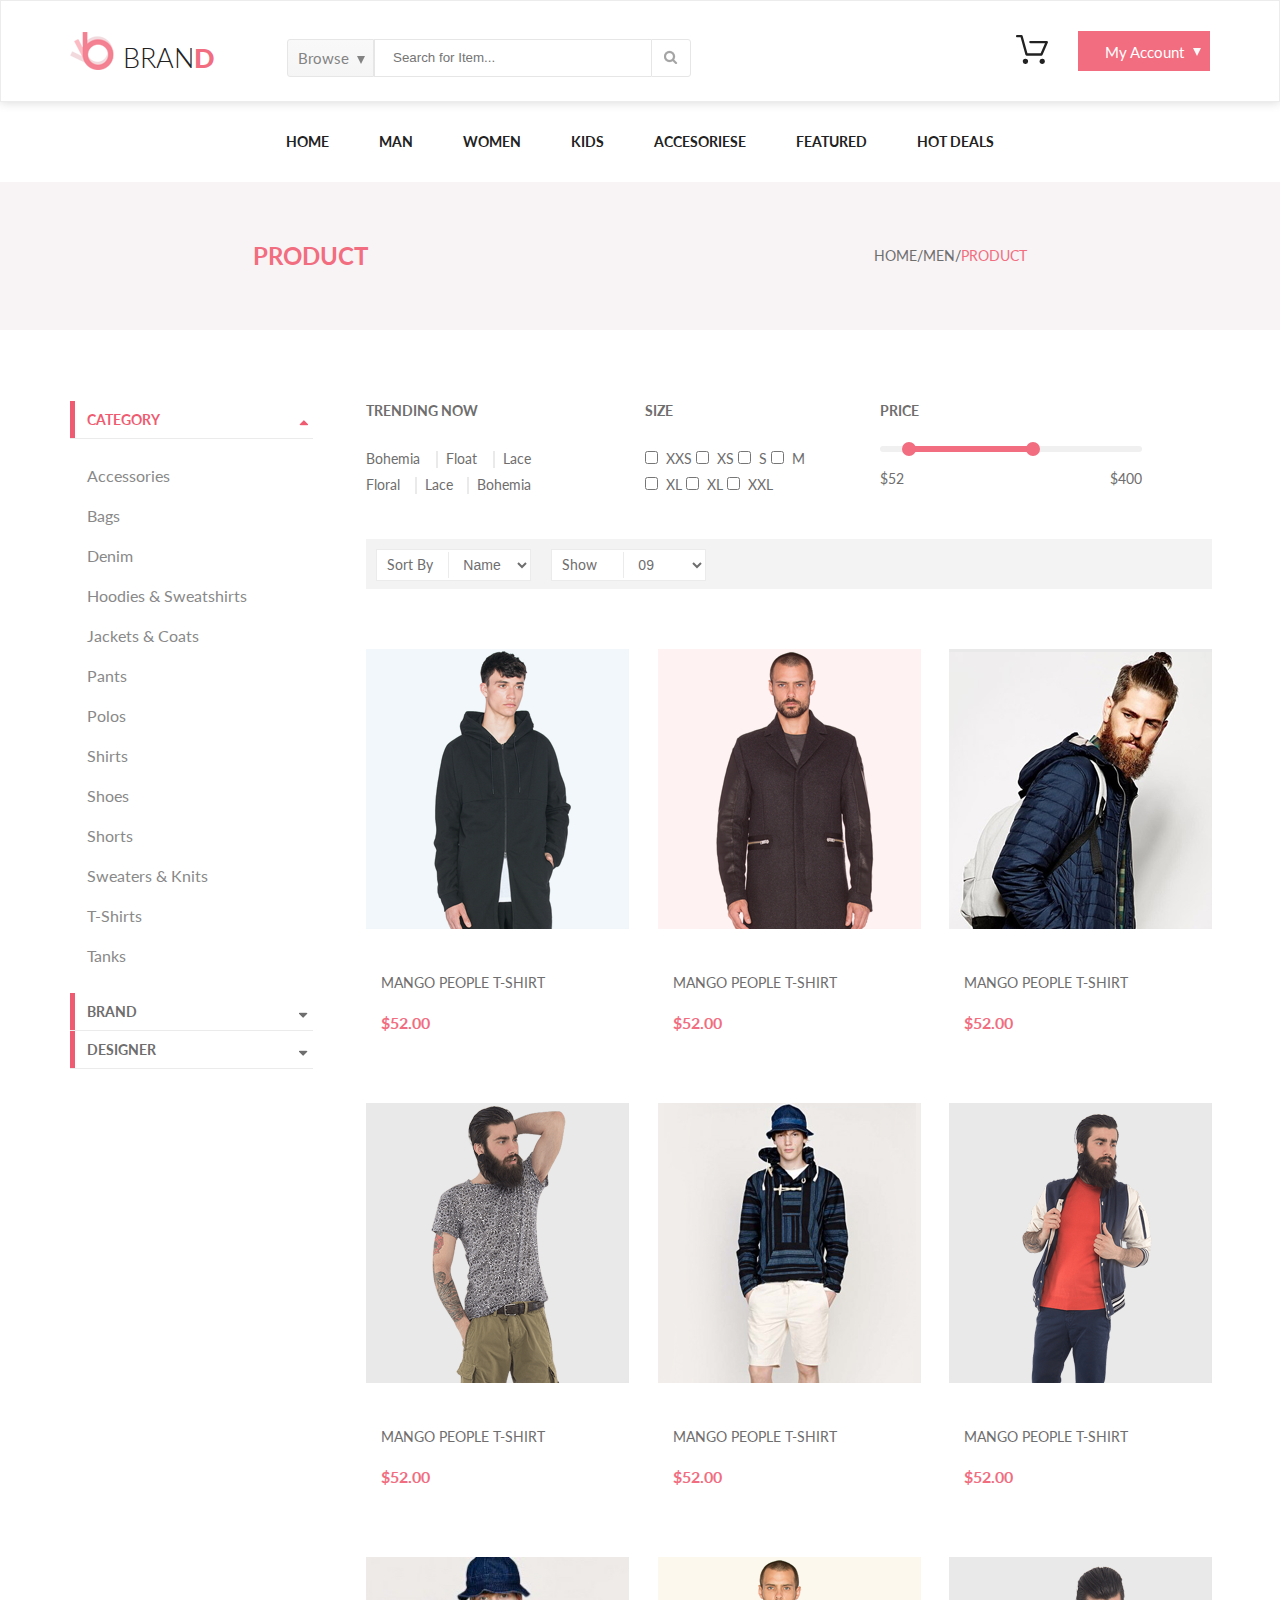
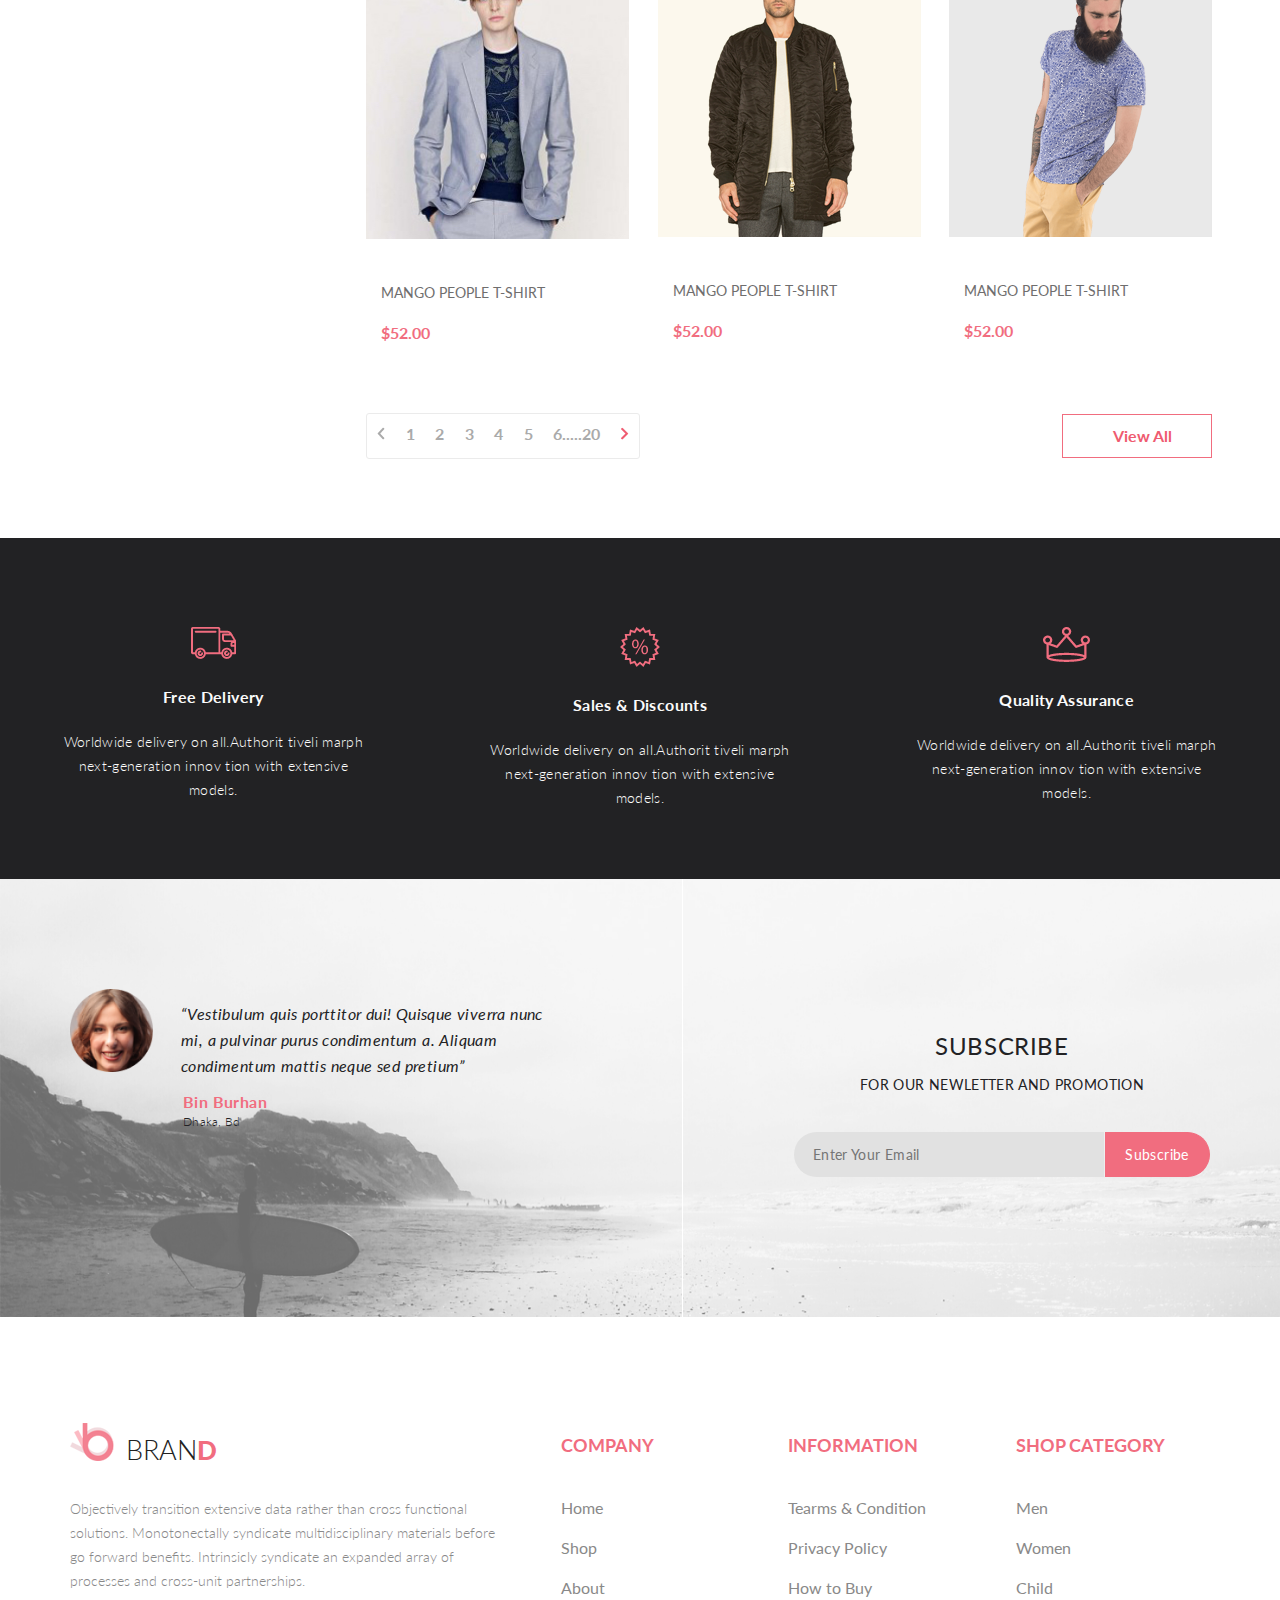
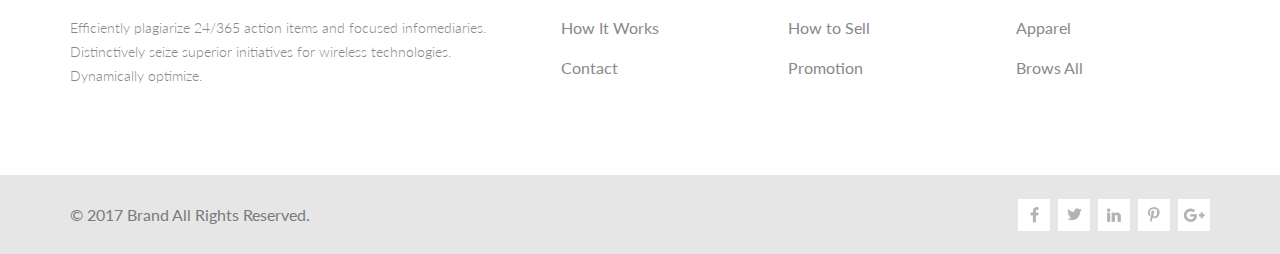
==== commit 2e74ba06: "Add files via upload" ====
--- a/product.html
+++ b/product.html
@@ -2,9 +2,10 @@
 <html lang="en">
 <head>
     <meta charset="UTF-8">
-    <title>Product</title>
+    <title>Checkout</title>
     <link rel="stylesheet" href="style.css">
-    <link rel="stylesheet" href="//maxcdn.bootstrapcdn.com/font-awesome/4.3.0/css/font-awesome.min.css">
+    <link rel="preconnect" href="https://fonts.gstatic.com">
+    <link href="https://fonts.googleapis.com/css2?family=Lato:wght@300;400;700;900&display=swap" rel="stylesheet">
 </head>
 <body>
 <header class="header">
@@ -111,9 +112,9 @@
                         <div class="total-text">total</div>
                         <div class="total-sum">$500.00</div>
                     </div>
-                    <button class="add-to-cart-1">
-                        <a class="add-button" href="#">
-                            <p class="submitButton">checkout</p>
+                    <button class="add-to-cart-1 add-pink">
+                        <a class="add-button" href="сheckout.html">
+                            <p class="submitButton add-pink">checkout</p>
                         </a>
                     </button>
                     <button class="add-to-cart-1 grey">
@@ -478,6 +479,303 @@
         </nav>
     </div>
 </section>
+<main class="main-content">
+<div class="container display">
+    <nav class="section-select">
+        <div class="filter-topic">
+            <div class="red-line"></div>
+            <div class="touch-bar">
+                <h3 class="filter-header-active">Category</h3>
+                <div class="menu-triangle">
+                    <img src="images/menu-triangle-open.png" alt="icon">
+                </div>
+            </div>
+        </div>
+        <div class="open-filter">
+            <a href="product.html">Accessories</a>
+            <a href="product.html">Bags</a>
+            <a href="product.html">Denim</a>
+            <a href="product.html">Hoodies & Sweatshirts</a>
+            <a href="product.html">Jackets & Coats</a>
+            <a href="product.html">Pants</a>
+            <a href="product.html">Polos</a>
+            <a href="product.html">Shirts</a>
+            <a href="product.html">Shoes</a>
+            <a href="product.html">Shorts</a>
+            <a href="product.html">Sweaters & Knits</a>
+            <a href="product.html">T-Shirts</a>
+            <a href="product.html">Tanks</a>
+        </div>
+        <div class="filter-topic">
+            <div class="red-line"></div>
+            <div class="touch-bar">
+                <h3 class="filter-header">Brand</h3>
+                <div class="menu-triangle">
+                    <img src="images/menu-triangle-close.png" alt="icon">
+                </div>
+            </div>
+        </div>
+        <div class="filter-topic">
+            <div class="red-line"></div>
+            <div class="touch-bar">
+                <h3 class="filter-header">Designer</h3>
+                <div class="menu-triangle">
+                    <img src="images/menu-triangle-close.png" alt="icon">
+                </div>
+            </div>
+        </div>
+    </nav>
+    <section class="content-display">
+        <div class="filters">
+            <div class="filter-set">
+                <div class="trending-now">
+                    <div class="filter-heading">Trending now</div>
+                    <div class="flex-box">
+                        <div class="category-name">Bohemia</div>
+                        <div class="grey-line"></div>
+                        <div class="category-name">Float</div>
+                        <div class="grey-line"></div>
+                        <div class="category-name">Lace</div>
+                        <div class="category-name">Floral</div>
+                        <div class="grey-line"></div>
+                        <div class="category-name">Lace</div>
+                        <div class="grey-line"></div>
+                        <div class="category-name">Bohemia</div>
+                    </div>
+                </div>
+                <div class="size">
+                    <div class="filter-heading">Size</div>
+                    <div class="flex-box">
+                        <div class="size-box">
+                            <label class="category-name"><input type="checkbox"/>&nbsp&nbspXXS</label>
+                            <label class="category-name"><input type="checkbox"/>&nbsp&nbspXS</label>
+                            <label class="category-name"><input type="checkbox"/>&nbsp&nbspS</label>
+                            <label class="category-name"><input type="checkbox"/>&nbsp&nbspM</label>
+                        </div>
+                        <div class="size-box">
+                            <label class="category-name"><input type="checkbox"/>&nbsp&nbspXL</label>
+                            <label class="category-name"><input type="checkbox"/>&nbsp&nbspXL</label>
+                            <label class="category-name"><input type="checkbox"/>&nbsp&nbspXXL</label>
+                        </div>
+                    </div>
+                </div>
+                <div class="price">
+                    <div class="filter-heading">Price</div>
+                    <div class="flex-box">
+                        <div class="slider">
+                            <div class="slider-grey-part"></div>
+                            <div class="slider-pink-part"></div>
+                            <div class="pink-round-1"></div>
+                            <div class="pink-round-2"></div>
+                        </div>
+                        <div class="price-scale">
+                            <div class="category-name">$52</div>
+                            <div class="category-name">$400</div>
+                        </div>
+                    </div>
+                </div>
+            </div>
+            <div class="filter-sort">
+                <div class="filter-sort-by">
+                    <div class="sort-by">Sort By</div>
+                    <select class="select-view" name="Name" id="">
+                        <option value="Name">Name</option>
+                        <option value="Size">Size</option>
+                        <option value="Other">Name</option>
+                    </select>
+                </div>
+                <div class="filter-sort-by">
+                    <div class="sort-by">Show</div>
+                    <select class="select-view" name="Show" id="">
+                        <option value="09">09</option>
+                        <option value="10">10</option>
+                        <option value="11">11</option>
+                    </select>
+                </div>
+            </div>
+        </div>
+        <div class="product-card-place">
+            <div class="product-cards">
+                <div class="container items">
+                    <div class="box-product-1">
+                        <div class="item">
+                            <a href="single_page.html" class="product">
+                                <img class="product-img" src="images/product-12.png" alt="product photo">
+                                <div class="product-text-box">
+                                    <p class="product-text">Mango People T-shirt</p>
+                                    <p class="product-price">$52.00</p>
+                                </div>
+                            </a>
+                            <div class="box-add">
+                                <a class="add" href="#"><img class="add-img" src="images/cart_to_card.png" alt="cart-img">Add to cart</a>
+                            </div>
+                        </div>
+                        <div class="item">
+                            <a href="single_page.html" class="product">
+                                <img class="product-img" src="images/product-14.png" alt="product photo">
+                                <div class="product-text-box">
+                                    <p class="product-text">Mango People T-shirt</p>
+                                    <p class="product-price">$52.00</p>
+                                </div>
+                            </a>
+                            <div class="box-add">
+                                <a class="add" href="#"><img class="add-img" src="images/cart_to_card.png" alt="cart-img">Add to cart</a>
+                            </div>
+                        </div>
+                        <div class="item">
+                            <a href="single_page.html" class="product">
+                                <img class="product-img" src="images/product-16.png" alt="product photo">
+                                <div class="product-text-box">
+                                    <p class="product-text">Mango People T-shirt</p>
+                                    <p class="product-price">$52.00</p>
+                                </div>
+                            </a>
+                            <div class="box-add">
+                                <a class="add" href="#"><img class="add-img" src="images/cart_to_card.png" alt="cart-img">Add to cart</a>
+                            </div>
+                        </div>
+                        <div class="item">
+                            <a href="single_page.html" class="product">
+                                <img class="product-img" src="images/product-10.png" alt="product photo">
+                                <div class="product-text-box">
+                                    <p class="product-text">Mango People T-shirt</p>
+                                    <p class="product-price">$52.00</p>
+                                </div>
+                            </a>
+                            <div class="box-add">
+                                <a class="add" href="#"><img class="add-img" src="images/cart_to_card.png" alt="cart-img">Add to cart</a>
+                            </div>
+                        </div>
+                        <div class="item">
+                            <a href="single_page.html" class="product">
+                                <img class="product-img" src="images/product-15.png" alt="product photo">
+                                <div class="product-text-box">
+                                    <p class="product-text">Mango People T-shirt</p>
+                                    <p class="product-price">$52.00</p>
+                                </div>
+                            </a>
+                            <div class="box-add">
+                                <a class="add" href="#"><img class="add-img" src="images/cart_to_card.png" alt="cart-img">Add to cart</a>
+                            </div>
+                        </div>
+                        <div class="item">
+                            <a href="single_page.html" class="product">
+                                <img class="product-img" src="images/product-11.png" alt="product photo">
+                                <div class="product-text-box">
+                                    <p class="product-text">Mango People T-shirt</p>
+                                    <p class="product-price">$52.00</p>
+                                </div>
+                            </a>
+                            <div class="box-add">
+                                <a class="add" href="#"><img class="add-img" src="images/cart_to_card.png" alt="cart-img">Add to cart</a>
+                            </div>
+                        </div>
+                        <div class="item">
+                            <a href="single_page.html" class="product">
+                                <img class="product-img" src="images/product-6.jpg" alt="product photo">
+                                <div class="product-text-box">
+                                    <p class="product-text">Mango People T-shirt</p>
+                                    <p class="product-price">$52.00</p>
+                                </div>
+                            </a>
+                            <div class="box-add">
+                                <a class="add" href="#"><img class="add-img" src="images/cart_to_card.png" alt="cart-img">Add to cart</a>
+                            </div>
+                        </div>
+                        <div class="item">
+                            <a href="single_page.html" class="product">
+                                <img class="product-img" src="images/product-13.png" alt="product photo">
+                                <div class="product-text-box">
+                                    <p class="product-text">Mango People T-shirt</p>
+                                    <p class="product-price">$52.00</p>
+                                </div>
+                            </a>
+                            <div class="box-add">
+                                <a class="add" href="#"><img class="add-img" src="images/cart_to_card.png" alt="cart-img">Add to cart</a>
+                            </div>
+                        </div>
+                        <div class="item">
+                            <a href="single_page.html" class="product">
+                                <img class="product-img" src="images/product-9.png" alt="product photo">
+                                <div class="product-text-box">
+                                    <p class="product-text">Mango People T-shirt</p>
+                                    <p class="product-price">$52.00</p>
+                                </div>
+                            </a>
+                            <div class="box-add">
+                                <a class="add" href="#"><img class="add-img" src="images/cart_to_card.png" alt="cart-img">Add to cart</a>
+                            </div>
+                        </div>
+                    </div>
+                </div>
+            </div>
+        </div>
+            <div class="view-settings">
+                <nav class="paginator">
+                    <ul class="pagination">
+                        <li class="page-item">
+                            <a href="#">
+                                <img src="images/inactive-pagination-arrow.png.png" alt="icon">
+                            </a>
+                        </li>
+                        <li class="page-item"><a class="page-link" href="#">1</a></li>
+                        <li class="page-item"><a class="page-link" href="#">2</a></li>
+                        <li class="page-item"><a class="page-link" href="#">3</a></li>
+                        <li class="page-item"><a class="page-link" href="#">4</a></li>
+                        <li class="page-item"><a class="page-link" href="#">5</a></li>
+                        <li class="page-item"><a class="page-link" href="#">6.....20</a></li>
+                        <li class="page-item">
+                            <a href="#">
+                                <img src="images/active-pagination-arrow.png" alt="icon">
+                            </a>
+                        </li>
+                    </ul>
+                </nav>
+                <button class="view-all">
+                    <a class="add-button" href="#">
+                        <p class="submitButton-strong">View All</p>
+                    </a>
+                </button>
+            </div>
+    </section>
+</div>
+</main>
+
+<div class="bannerblack-horizontal">
+    <div class="bb-section">
+        <div class="auto">
+            <img src="images/icon-auto.png">
+        </div>
+        <div class="bb-text">
+            <h3>Free Delivery </h3>
+            <p class="bb-p">Worldwide delivery on all.Authorit
+                tiveli marph next-generation innov
+                tion with extensive models.</p>
+        </div>
+    </div>
+    <div class="bb-section">
+        <div class="discount">
+            <img src="images/icon-sale.png">
+        </div>
+        <div class="bb-text">
+            <h3>Sales &amp; Discounts</h3>
+            <p class="bb-p">Worldwide delivery on all.Authorit
+                tiveli marph next-generation innov
+                tion with extensive models.</p>
+        </div>
+    </div>
+    <div class="bb-section">
+        <div class="quality">
+            <img src="images/icon-crown.png">
+        </div>
+        <div class="bb-text">
+            <h3>Quality Assurance</h3>
+            <p class="bb-p">Worldwide delivery on all.Authorit
+                tiveli marph next-generation innov
+                tion with extensive models.</p>
+        </div>
+    </div>
+</div>
 <div class="comunity">
     <img src="images/footerbackground.jpg" alt="com background" style="opacity:0.6;filter:alpha(opacity=60)" width="100%">
     <div class="comunity-conteiner">
--- a/style.css
+++ b/style.css
@@ -100,7 +100,7 @@
     border-color: #fafafa transparent transparent transparent;
 }
 
-..my-acc-1:before {
+.my-acc-1:before {
     content: "";
     display: block;
     position: absolute;
@@ -208,6 +208,18 @@
     display: flex;
     flex-wrap: wrap;
     justify-content: space-between;
+}
+
+.box-product-1 {
+    margin-top: 60px;
+    display: flex;
+    flex-wrap: wrap;
+    justify-content: space-between;
+    max-width: 846px;
+}
+
+.main-content {
+    margin-top: 71px;
 }
 
 .product-text-box {
@@ -518,6 +530,35 @@
     margin-bottom: 97px;
 }
 
+.bannerblack-horizontal {
+    height: 341px;
+    background-color: #222224;
+    display: flex;
+    justify-content: space-around;
+}
+
+.bb-section {
+    display: flex;
+    flex-direction: column;
+    align-items: center;
+    padding-top: 89px
+}
+
+.bb-text {
+    max-width: 310px;
+    color: #fbfbfb;
+    font-size: 14px;
+    font-weight: 300;
+    line-height: 23.95px;
+    text-align: center;
+    letter-spacing: 0.35px;
+    padding-top: 23px;
+}
+
+.bb-p {
+    padding-top: 21px;
+}
+
 .conteinerbb {
     display: flex;
     margin: 0 auto;
@@ -797,10 +838,10 @@
 
 .footer-logotext span {
     margin-right: 37px;
-    margin-top: 13px;
+    margin-top: 10px;
     font-family: 'Lato', sans-serif;
     color: #f16d7f;
-    font-size: 27px;
+    font-size: 26px;
     font-weight: 900;
     text-align: center;
 }
@@ -1120,6 +1161,7 @@
 
 .breadcrumbs {
     display: flex;
+    align-items: center;
 }
 
 .bread-crumbs {
@@ -1359,6 +1401,11 @@
     align-items: center;
 }
 
+.add-pink:hover {
+    background-color: #f16d7f;
+    color: #ffffff;
+}
+
 .add-button {
     display: flex;
     margin: 0 auto;
@@ -1373,6 +1420,10 @@
     text-transform: uppercase;
 }
 
+.add-to-cart-1:hover .submitButton {
+    color: #ffffff;
+}
+
 .grey{
     border: 1px solid #eaeaea;
     background-color: #ffffff;
@@ -1383,6 +1434,11 @@
     color: #4a4a4a;
     font-size: 14px;
     font-weight: 700;
+}
+
+.grey:hover {
+    background-color: #4a4a4a;
+    color: #ffffff;
 }
 
 .socialNetworks {
@@ -1667,4 +1723,444 @@
     text-transform: uppercase;
     text-align: center;
     line-height: 4;
+}
+.additional-information {
+    display: flex;
+    justify-content: space-between;
+}
+
+.adress-item {
+    width: 29%;
+    display: flex;
+    flex-direction: column;
+    margin-bottom: 79px;
+}
+
+.discount-item {
+    width: 29%;
+    display: flex;
+    flex-direction: column;
+    margin-bottom: 79px;
+}
+
+.additional-info-heading {
+    color: #222222;
+    font-size: 16px;
+    font-weight: 700;
+    text-transform: uppercase;
+    margin-bottom: 22px;
+}
+
+.additional-info-paragraph {
+    color: #000000;
+    font-size: 14px;
+    font-weight: 400;
+    text-align: left;
+}
+
+.country-select {
+    width: 286px;
+    height: 45px;
+    border: 1px solid #eaeaea;
+    background-color: #ffffff;
+    color: #b1b1b1;
+    font-size: 13px;
+    font-weight: 300;
+}
+
+.input-data {
+    width: 286px;
+    height: 45px;
+    border: 1px solid #eaeaea;
+    background-color: #ffffff;
+    margin-top: 20px;
+    /*color: #b1b1b1 !important;*/
+    font-size: 13px;
+    font-weight: 300;
+}
+
+input.input-data::placeholder {
+    color: #b1b1b1;
+    padding-left: 4px;
+}
+
+.quote-button {
+    width: 110px;
+    height: 35px;
+    border: 1px solid #eaeaea;
+    background-color: #ffffff;
+    color: #4a4a4a;
+    font-size: 11px;
+    font-weight: 700;
+    text-transform: uppercase;
+    margin-top: 23px;
+}
+
+.checkout-item {
+    width: 261px;
+    height: 139px;
+    background-color: #eceaea;
+    padding: 40px;
+    display: flex;
+    flex-direction: column;
+    position: relative;
+}
+
+.flex-box-checkout {
+    display: flex;
+    flex-direction: column;
+    align-items: flex-end;
+}
+
+.sub-total {
+    color: #4a4a4a;
+    font-size: 11px;
+    font-weight: 400;
+    text-transform: uppercase;
+}
+
+.grand-total {
+    color: #222222;
+    font-size: 16px;
+    font-weight: 700;
+    text-transform: uppercase;
+    padding-top: 14px;
+}
+
+.grand-total-span {
+    color: #f16d7f;
+    font-size: 16px;
+    font-weight: 700;
+    text-transform: uppercase;
+}
+
+.proceed-to-checkout {
+    width: 273px;
+    height: 50px;
+    background-color: #f16d7f;
+    border: 1px solid #f16d7f;
+    margin-top: 90px;
+    position: absolute;
+}
+
+.checkout-button {
+    display: flex;
+    margin: 0 auto;
+    justify-content: center;
+}
+
+.checkout-button-text {
+    color: #ffffff;
+    font-size: 16px;
+    font-weight: 700;
+    text-transform: uppercase;
+}
+
+.checkout-line {
+    height: 1px;
+    background-color: #e2e2e2;
+    border-color: white;
+    margin-bottom: 17px;
+    width: 275px;
+    position: absolute;
+    margin-top: 68px;
+}
+
+.profile {
+    margin-bottom: 93px;
+
+}
+
+.accordion-section {
+    border-bottom: 1px solid #e8e8e8;
+    height: 72px;
+    display: flex;
+    flex-direction: column;
+}
+
+.accordion-header {
+    color: #222222;
+    font-size: 16px;
+    font-weight: 700;
+    text-align: left;
+    text-transform: uppercase;
+    line-height: 5;
+    padding: .5em 0 .2em 0;
+    margin: 5px;
+    display: block;
+    background: lightgray;
+}
+
+.accordion label {
+    color: #222222;
+    font-size: 16px;
+    font-weight: 700;
+    font-weight: bold;
+    text-transform: uppercase;
+    padding: .5em 0 .2em 0;
+    display: block;
+    margin: 5px;
+}
+
+.accordion input {
+    display: none;
+}
+
+.dropdown-menu {
+    overflow: hidden;
+}
+
+.accordion p {
+    max-height: 0px;
+    overflow: hidden;
+}
+
+.accordion input:checked + p {
+    max-height: 100px;
+}
+
+.accordion input:checked + dropdown-menu {
+    max-height: 500px;
+}
+
+
+.display {
+    display: flex;
+    margin-bottom: 79px;
+}
+
+.filter-topic {
+    display: flex;
+    border-bottom: 1px solid #ebebeb;
+    width: 243px;
+}
+
+.red-line {
+    width: 5px;
+    height: 37px;
+    background-color: #ef5b70;
+}
+
+.touch-bar {
+    display: flex;
+    justify-content: space-between;
+    width: 221px;
+    padding-left: 12px;
+    align-items: center;
+}
+
+.filter-header-active {
+    color: #ef5b70;
+    font-size: 14px;
+    font-weight: 700;
+    line-height: 20px;
+    text-align: left;
+    text-transform: uppercase;
+}
+
+.filter-header {
+    color: #6f6e6e;
+    font-size: 14px;
+    font-weight: 700;
+    line-height: 20px;
+    text-align: left;
+    text-transform: uppercase;
+}
+
+.open-filter {
+    display: flex;
+    flex-direction: column;
+    padding: 17px;
+}
+
+
+.filter-sort {
+    height: 50px;
+    background-color: #f3f3f3;
+    display: flex;
+}
+
+.product-card-place {
+    display: flex;
+    flex-direction: row;
+    flex-wrap: wrap;
+}
+
+.page-link {
+    color: #aaaaaa;
+    font-weight: bold;
+}
+
+.pagination {
+    display: flex;
+    justify-content: space-around;
+    width: 272px;
+    height: 44px;
+    border-radius: 3px;
+    border: 1px solid #ebebeb;
+    background-color: #ffffff;
+    list-style-type: none;
+}
+
+.view-settings {
+    display: flex;
+    justify-content: space-between;
+    align-items: center;
+}
+
+.content-display {
+    padding-left: 53px;
+    width: 846px;
+}
+
+.view-all {
+    width: 150px;
+    height: 44px;
+    border: 1px solid #f16d7f;
+    background-color: #ffffff;
+    display: flex;
+    align-items: center;
+}
+
+.submitButton-strong {
+    color: #ef5b70;
+    font-size: 16px;
+    font-weight: 700;
+    padding-left: 10px;
+}
+
+.filter-sort-by {
+    display: flex;
+    align-items: center;
+    height: 30px;
+    width: 153px;
+    border: 1px solid #ebebeb;
+    background-color: #ffffff;
+    margin: 10px;
+}
+
+.sort-by {
+    width: 66px;
+    background-color: #ffffff;
+    border: none;
+    color: #6f6e6e;
+    font-size: 14px;
+    font-weight: 400;
+    line-height: 26px;
+    padding-left: 10px;
+    border-right: 1px solid #ebebeb;
+}
+
+.select-view {
+    width: 86px;
+    background-color: #ffffff;
+    border: none;
+    /*appearance: none;*/
+    /*background: url(images/menu-triangle-close.png) no-repeat right;*/
+    color: #6f6e6e;
+    font-size: 14px;
+    font-weight: 400;
+    line-height: 26px;
+    outline: none;
+    padding-left: 10px;
+}
+
+.trending-now {
+    display: flex;
+    flex-direction: column;
+    align-items: start;
+    width: 165px;
+}
+
+.size {
+    display: flex;
+    flex-direction: column;
+    align-items: start;
+    width: 235px;
+    margin-left: 114px;
+}
+
+.flex-box {
+    display: flex;
+    flex-wrap: wrap;
+    margin: 25px 0 41px 0;
+}
+
+
+.filter-heading {
+    color: #6f6e6e;
+    font-size: 14px;
+    font-weight: 700;
+    line-height: 20px;
+    text-align: left;
+    text-transform: uppercase;
+}
+
+.category-name {
+    color: #6f6e6e;
+    font-size: 14px;
+    font-weight: 400;
+    line-height: 26px;
+    text-align: left;
+}
+
+.grey-line {
+    color: #dfdfdf;
+    line-height: normal;
+    width: 2px;
+    height: 17px;
+    margin-right: 8px;
+    align-self: center;
+}
+
+.filter-set {
+    display: flex;
+}
+
+.slider {
+    position: absolute;
+}
+
+.slider-grey-part {
+    width: 262px;
+    height: 6px;
+    border-radius: 3px;
+    background-color: #f0f0f0;
+    position: relative;
+}
+
+.slider-pink-part {
+    width: 124px;
+    height: 6px;
+    background-color: #f16d7f;
+    position: relative;
+    top: -6px;
+    left: 31px;
+}
+
+.pink-round-1 {
+    width: 14px;
+    height: 14px;
+    background-color: #f16d7f;
+    border-radius: 50%;
+    position: relative;
+    top: -16px;
+    left: 22px;
+}
+
+.pink-round-2 {
+    width: 14px;
+    height: 14px;
+    background-color: #f16d7f;
+    border-radius: 50%;
+    position: relative;
+    top: -30px;
+    left: 146px;
+}
+
+.price-scale {
+    margin-top: 20px;
+    display: flex;
+    justify-content: space-between;
+    width: 262px;
 }